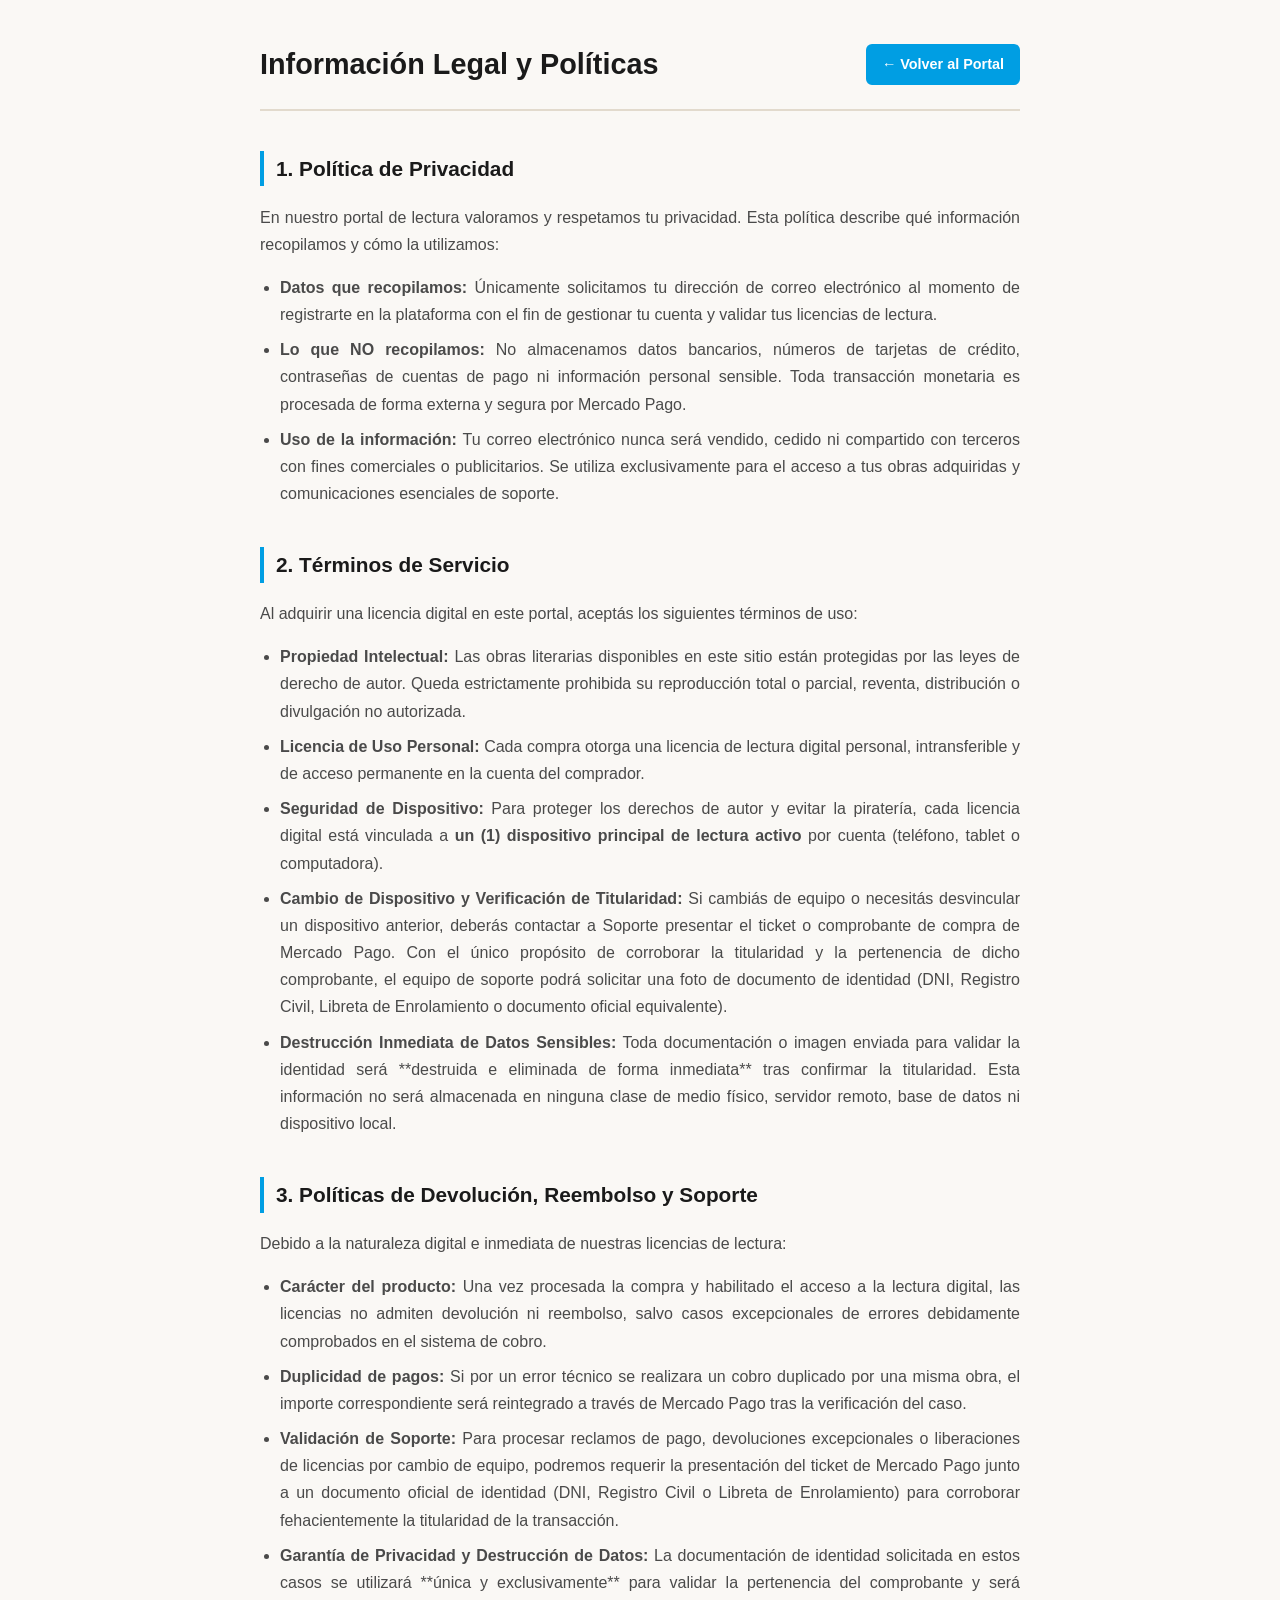
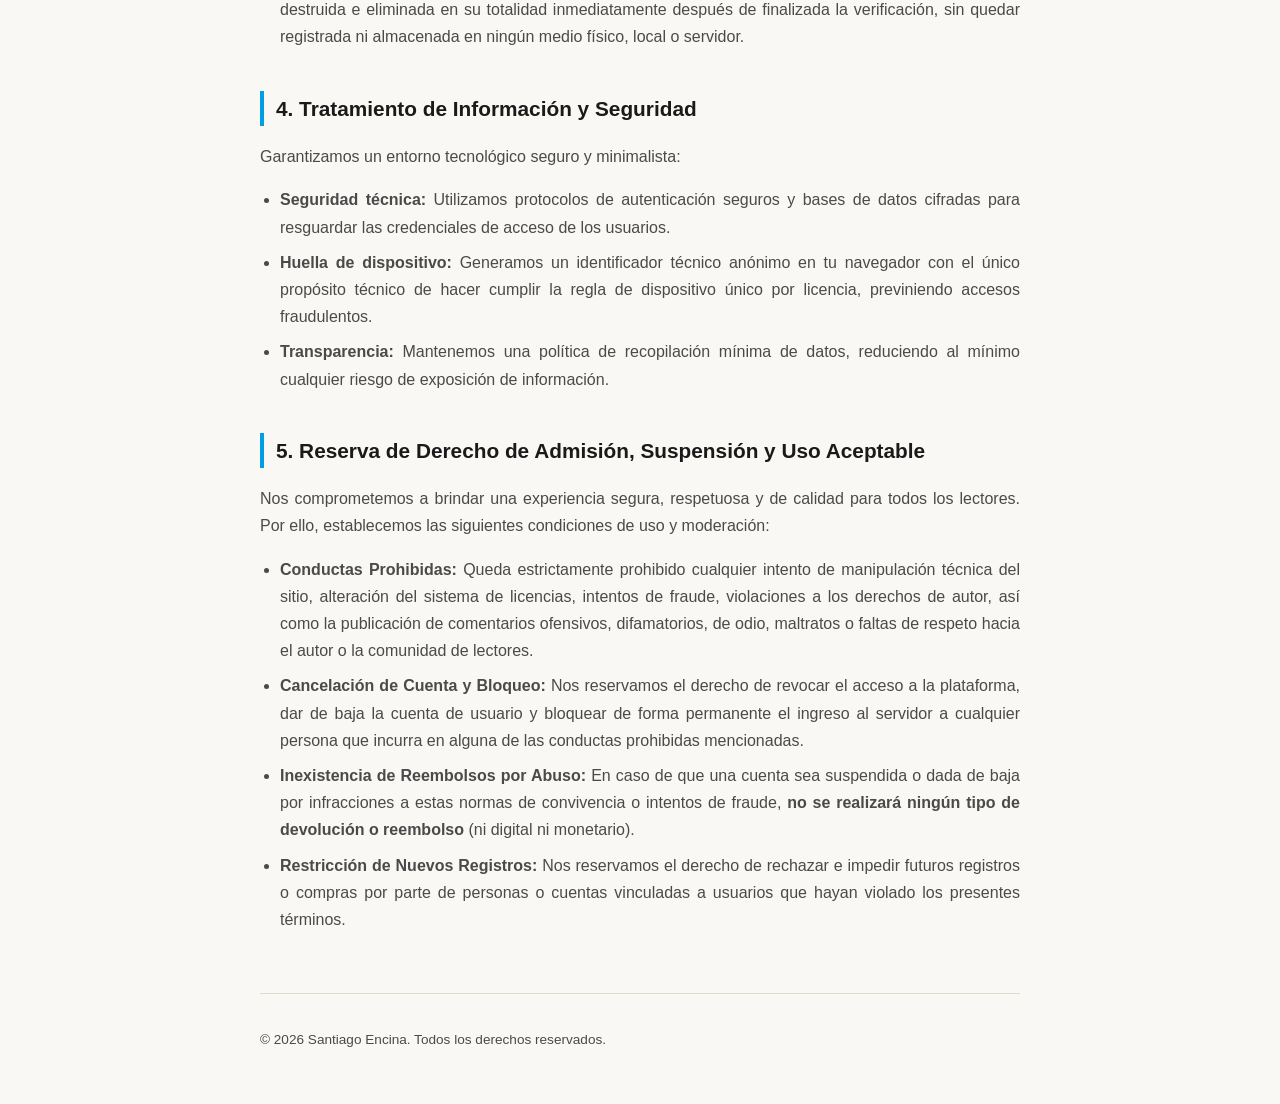
==== legal.html @ 4df182ac "update site Update a 1.0" ====
<!DOCTYPE html>
<html lang="es">
<head>
    <meta charset="UTF-8">
    <meta name="viewport" content="width=device-width, initial-scale=1.0">
    <title>Políticas y Legales - Portal de Lectura</title>
    <style>
        * { box-sizing: border-box; }
        body {
            font-family: 'Segoe UI', Tahoma, Geneva, Verdana, sans-serif;
            max-width: 800px;
            margin: 0 auto;
            padding: 40px 20px;
            color: #2b2b2b;
            background: #faf8f5;
            line-height: 1.7;
        }
        .header-legal {
            display: flex;
            justify-content: space-between;
            align-items: center;
            border-bottom: 2px solid #e2dacd;
            padding-bottom: 20px;
            margin-bottom: 40px;
        }
        .header-legal h1 {
            margin: 0;
            font-size: 1.8em;
            color: #1a1a1a;
        }
        .btn-volver {
            background: #009ee3;
            color: white;
            padding: 8px 16px;
            border-radius: 6px;
            text-decoration: none;
            font-weight: 600;
            font-size: 0.9em;
            transition: background 0.2s;
        }
        .btn-volver:hover {
            background: #0081b8;
        }
        h2 {
            color: #1a1a1a;
            font-size: 1.3em;
            margin-top: 40px;
            border-left: 4px solid #009ee3;
            padding-left: 12px;
        }
        p, li {
            font-size: 1em;
            color: #4a4a4a;
            text-align: justify;
        }
        ul {
            padding-left: 20px;
        }
        li {
            margin-bottom: 8px;
        }
        .footer-legal {
            margin-top: 60px;
            border-top: 1px solid #e2dacd;
            padding-top: 20px;
            text-align: center;
            font-size: 0.85em;
            color: #777;
        }
    </style>
</head>
<body>

    <div class="header-legal">
        <h1>Información Legal y Políticas</h1>
        <a href="index.html" class="btn-volver">← Volver al Portal</a>
    </div>

    <!-- SECCIÓN 1 -->
    <section id="privacidad">
        <h2>1. Política de Privacidad</h2>
        <p>En nuestro portal de lectura valoramos y respetamos tu privacidad. Esta política describe qué información recopilamos y cómo la utilizamos:</p>
        <ul>
            <li><strong>Datos que recopilamos:</strong> Únicamente solicitamos tu dirección de correo electrónico al momento de registrarte en la plataforma con el fin de gestionar tu cuenta y validar tus licencias de lectura.</li>
            <li><strong>Lo que NO recopilamos:</strong> No almacenamos datos bancarios, números de tarjetas de crédito, contraseñas de cuentas de pago ni información personal sensible. Toda transacción monetaria es procesada de forma externa y segura por Mercado Pago.</li>
            <li><strong>Uso de la información:</strong> Tu correo electrónico nunca será vendido, cedido ni compartido con terceros con fines comerciales o publicitarios. Se utiliza exclusivamente para el acceso a tus obras adquiridas y comunicaciones esenciales de soporte.</li>
        </ul>
    </section>

    <!-- SECCIÓN 2 -->
    <section id="terminos">
        <h2>2. Términos de Servicio</h2>
        <p>Al adquirir una licencia digital en este portal, aceptás los siguientes términos de uso:</p>
        <ul>
            <li><strong>Propiedad Intelectual:</strong> Las obras literarias disponibles en este sitio están protegidas por las leyes de derecho de autor. Queda estrictamente prohibida su reproducción total o parcial, reventa, distribución o divulgación no autorizada.</li>
            <li><strong>Licencia de Uso Personal:</strong> Cada compra otorga una licencia de lectura digital personal, intransferible y de acceso permanente en la cuenta del comprador.</li>
            <li><strong>Seguridad de Dispositivo:</strong> Para proteger los derechos de autor y evitar la piratería, cada licencia digital está vinculada a <strong>un (1) dispositivo principal de lectura activo</strong> por cuenta (teléfono, tablet o computadora).</li>
            <li><strong>Cambio de Dispositivo y Verificación de Titularidad:</strong> Si cambiás de equipo o necesitás desvincular un dispositivo anterior, deberás contactar a Soporte presentar el ticket o comprobante de compra de Mercado Pago. Con el único propósito de corroborar la titularidad y la pertenencia de dicho comprobante, el equipo de soporte podrá solicitar una foto de documento de identidad (DNI, Registro Civil, Libreta de Enrolamiento o documento oficial equivalente).</li>
            <li><strong>Destrucción Inmediata de Datos Sensibles:</strong> Toda documentación o imagen enviada para validar la identidad será **destruida e eliminada de forma inmediata** tras confirmar la titularidad. Esta información no será almacenada en ninguna clase de medio físico, servidor remoto, base de datos ni dispositivo local.</li>
        </ul>
    </section>

    <!-- SECCIÓN 3 -->
    <section id="devoluciones">
        <h2>3. Políticas de Devolución, Reembolso y Soporte</h2>
        <p>Debido a la naturaleza digital e inmediata de nuestras licencias de lectura:</p>
        <ul>
            <li><strong>Carácter del producto:</strong> Una vez procesada la compra y habilitado el acceso a la lectura digital, las licencias no admiten devolución ni reembolso, salvo casos excepcionales de errores debidamente comprobados en el sistema de cobro.</li>
            <li><strong>Duplicidad de pagos:</strong> Si por un error técnico se realizara un cobro duplicado por una misma obra, el importe correspondiente será reintegrado a través de Mercado Pago tras la verificación del caso.</li>
            <li><strong>Validación de Soporte:</strong> Para procesar reclamos de pago, devoluciones excepcionales o liberaciones de licencias por cambio de equipo, podremos requerir la presentación del ticket de Mercado Pago junto a un documento oficial de identidad (DNI, Registro Civil o Libreta de Enrolamiento) para corroborar fehacientemente la titularidad de la transacción.</li>
            <li><strong>Garantía de Privacidad y Destrucción de Datos:</strong> La documentación de identidad solicitada en estos casos se utilizará **única y exclusivamente** para validar la pertenencia del comprobante y será destruida e eliminada en su totalidad inmediatamente después de finalizada la verificación, sin quedar registrada ni almacenada en ningún medio físico, local o servidor.</li>
        </ul>
    </section>

    <!-- SECCIÓN 4 -->
    <section id="tratamiento-datos">
        <h2>4. Tratamiento de Información y Seguridad</h2>
        <p>Garantizamos un entorno tecnológico seguro y minimalista:</p>
        <ul>
            <li><strong>Seguridad técnica:</strong> Utilizamos protocolos de autenticación seguros y bases de datos cifradas para resguardar las credenciales de acceso de los usuarios.</li>
            <li><strong>Huella de dispositivo:</strong> Generamos un identificador técnico anónimo en tu navegador con el único propósito técnico de hacer cumplir la regla de dispositivo único por licencia, previniendo accesos fraudulentos.</li>
            <li><strong>Transparencia:</strong> Mantenemos una política de recopilación mínima de datos, reduciendo al mínimo cualquier riesgo de exposición de información.</li>
        </ul>
    </section>

    <!-- SECCIÓN 5 -->
    <section id="clausula-abuso">
        <h2>5. Reserva de Derecho de Admisión, Suspensión y Uso Aceptable</h2>
        <p>Nos comprometemos a brindar una experiencia segura, respetuosa y de calidad para todos los lectores. Por ello, establecemos las siguientes condiciones de uso y moderación:</p>
        <ul>
            <li><strong>Conductas Prohibidas:</strong> Queda estrictamente prohibido cualquier intento de manipulación técnica del sitio, alteración del sistema de licencias, intentos de fraude, violaciones a los derechos de autor, así como la publicación de comentarios ofensivos, difamatorios, de odio, maltratos o faltas de respeto hacia el autor o la comunidad de lectores.</li>
            <li><strong>Cancelación de Cuenta y Bloqueo:</strong> Nos reservamos el derecho de revocar el acceso a la plataforma, dar de baja la cuenta de usuario y bloquear de forma permanente el ingreso al servidor a cualquier persona que incurra en alguna de las conductas prohibidas mencionadas.</li>
            <li><strong>Inexistencia de Reembolsos por Abuso:</strong> En caso de que una cuenta sea suspendida o dada de baja por infracciones a estas normas de convivencia o intentos de fraude, <strong>no se realizará ningún tipo de devolución o reembolso</strong> (ni digital ni monetario).</li>
            <li><strong>Restricción de Nuevos Registros:</strong> Nos reservamos el derecho de rechazar e impedir futuros registros o compras por parte de personas o cuentas vinculadas a usuarios que hayan violado los presentes términos.</li>
        </ul>
    </section>






     <div class="footer-legal">
        <p>© 2026 Santiago Encina. Todos los derechos reservados.</p>
    </div>

</body>
</html>
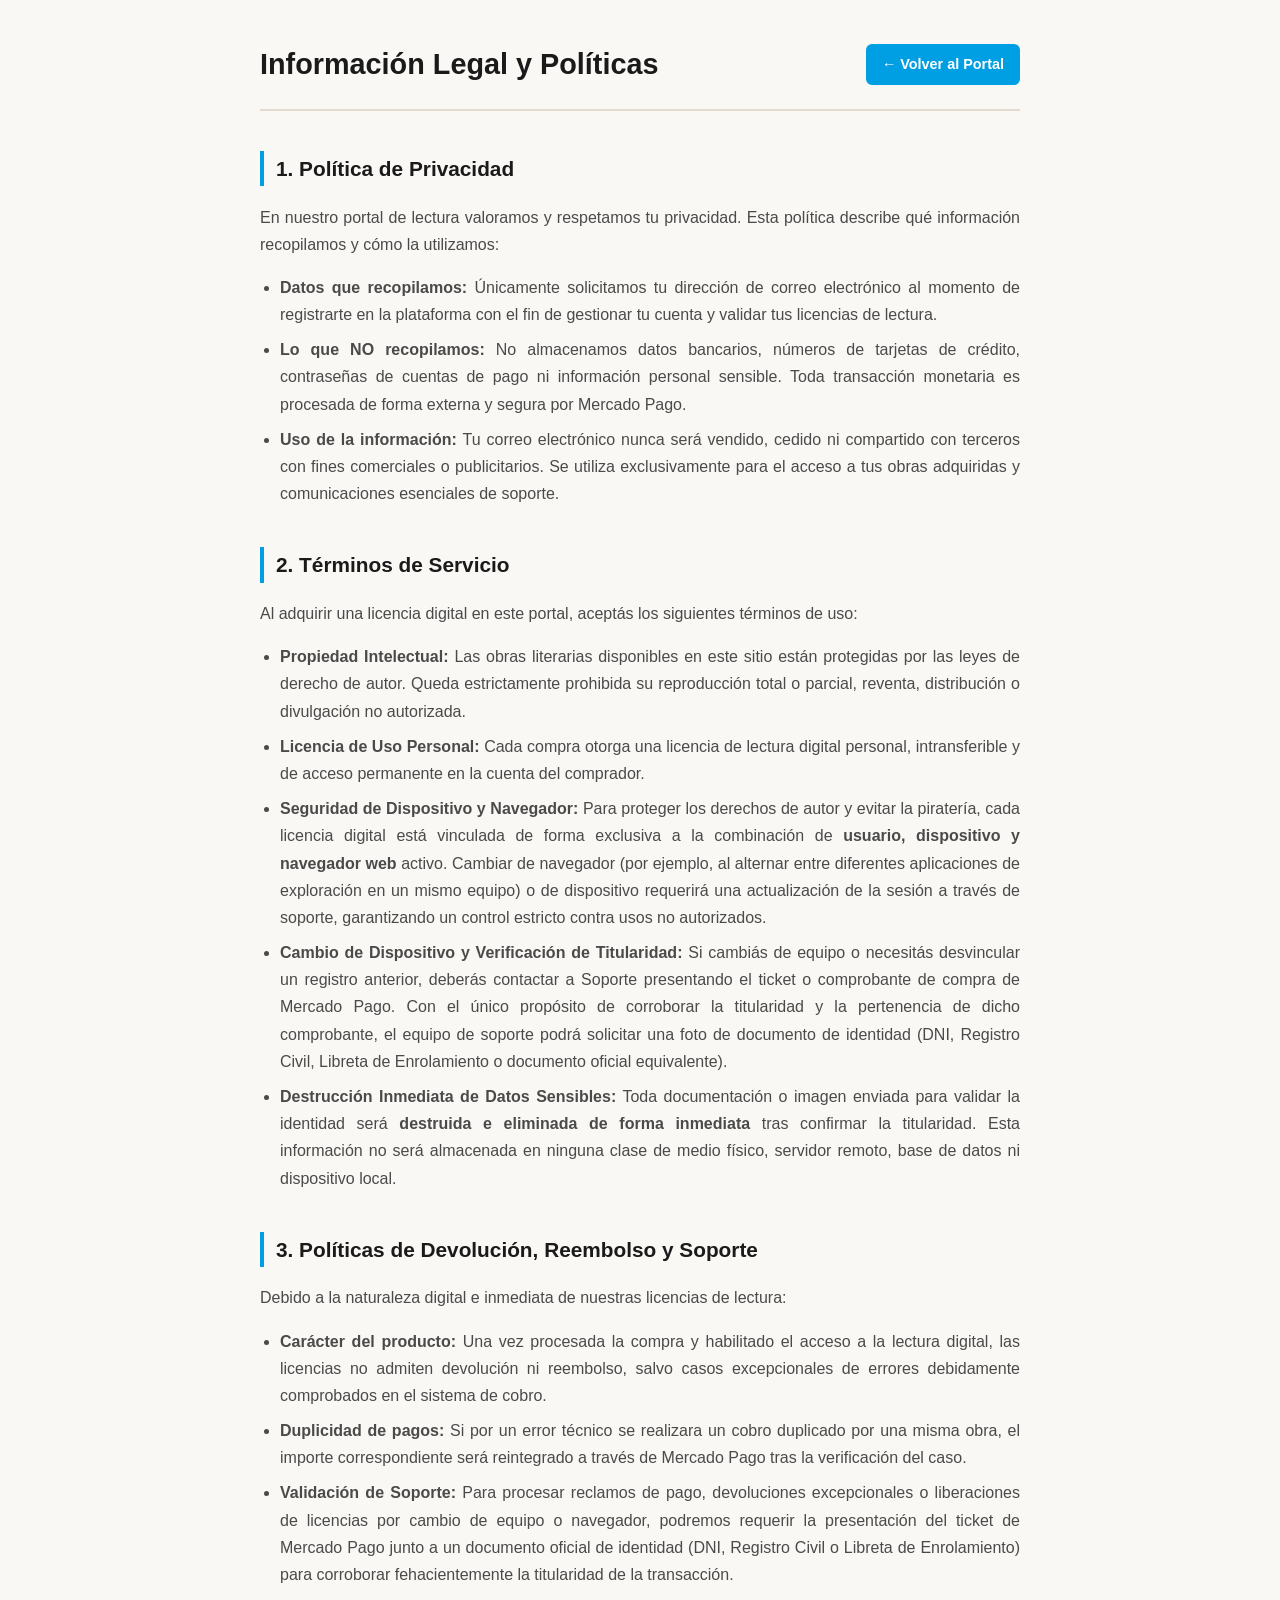
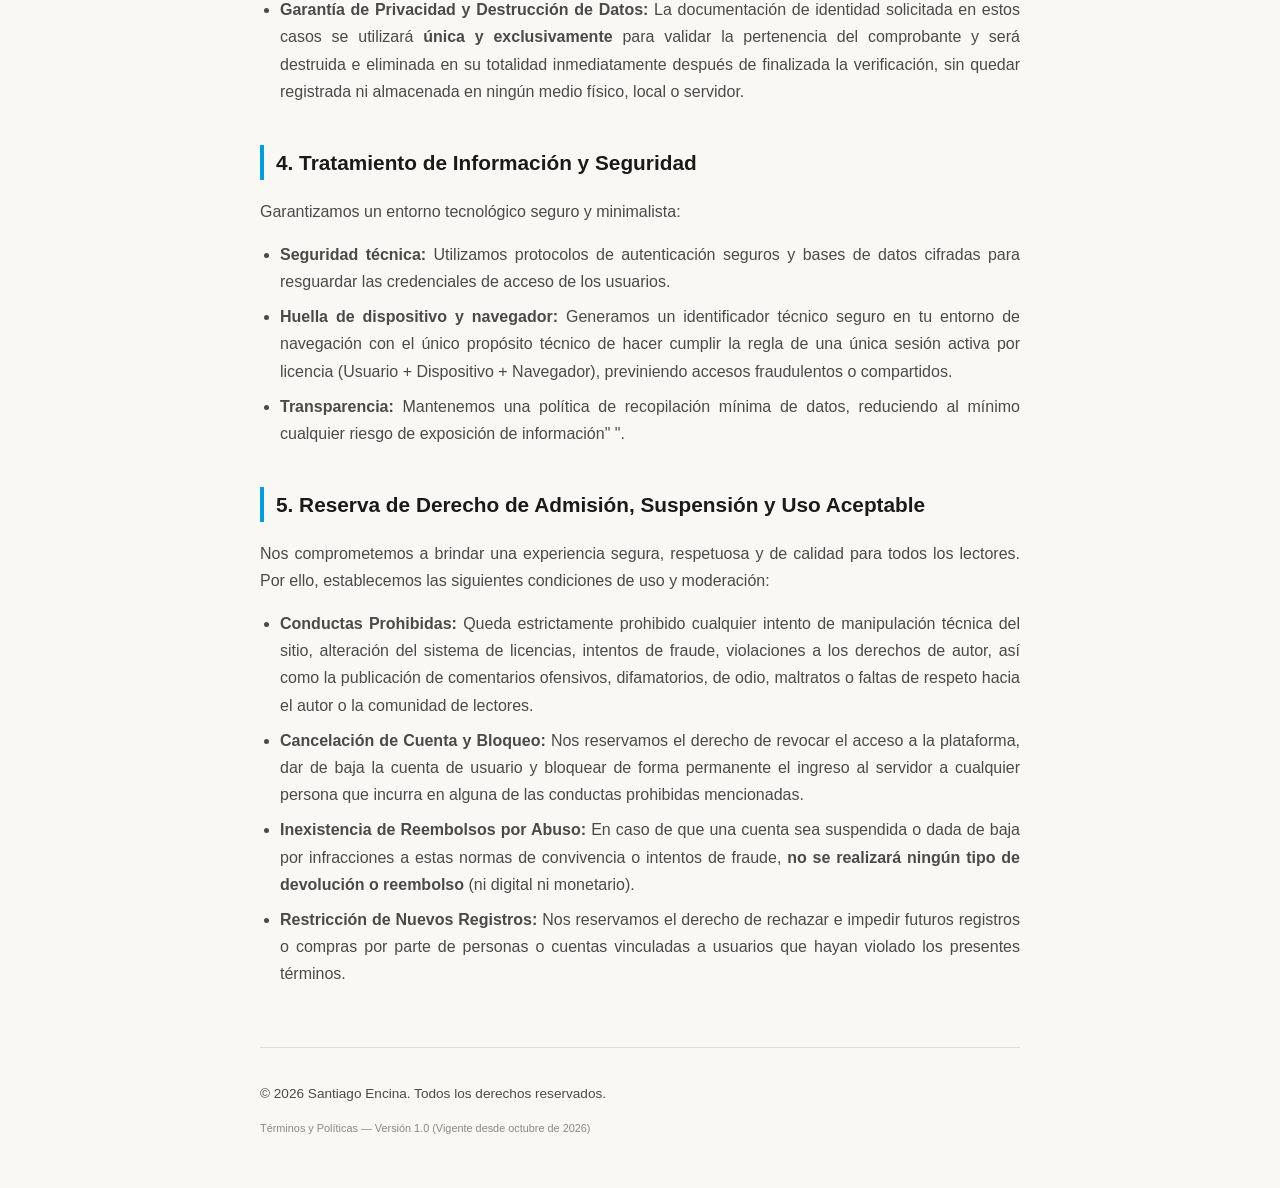
==== commit 695eb79b: "primera version off all project 1.3" ====
--- a/legal.html
+++ b/legal.html
@@ -94,9 +94,9 @@
         <ul>
             <li><strong>Propiedad Intelectual:</strong> Las obras literarias disponibles en este sitio están protegidas por las leyes de derecho de autor. Queda estrictamente prohibida su reproducción total o parcial, reventa, distribución o divulgación no autorizada.</li>
             <li><strong>Licencia de Uso Personal:</strong> Cada compra otorga una licencia de lectura digital personal, intransferible y de acceso permanente en la cuenta del comprador.</li>
-            <li><strong>Seguridad de Dispositivo:</strong> Para proteger los derechos de autor y evitar la piratería, cada licencia digital está vinculada a <strong>un (1) dispositivo principal de lectura activo</strong> por cuenta (teléfono, tablet o computadora).</li>
-            <li><strong>Cambio de Dispositivo y Verificación de Titularidad:</strong> Si cambiás de equipo o necesitás desvincular un dispositivo anterior, deberás contactar a Soporte presentar el ticket o comprobante de compra de Mercado Pago. Con el único propósito de corroborar la titularidad y la pertenencia de dicho comprobante, el equipo de soporte podrá solicitar una foto de documento de identidad (DNI, Registro Civil, Libreta de Enrolamiento o documento oficial equivalente).</li>
-            <li><strong>Destrucción Inmediata de Datos Sensibles:</strong> Toda documentación o imagen enviada para validar la identidad será **destruida e eliminada de forma inmediata** tras confirmar la titularidad. Esta información no será almacenada en ninguna clase de medio físico, servidor remoto, base de datos ni dispositivo local.</li>
+            <li><strong>Seguridad de Dispositivo y Navegador:</strong> Para proteger los derechos de autor y evitar la piratería, cada licencia digital está vinculada de forma exclusiva a la combinación de <strong>usuario, dispositivo y navegador web</strong> activo. Cambiar de navegador (por ejemplo, al alternar entre diferentes aplicaciones de exploración en un mismo equipo) o de dispositivo requerirá una actualización de la sesión a través de soporte, garantizando un control estricto contra usos no autorizados.</li>
+            <li><strong>Cambio de Dispositivo y Verificación de Titularidad:</strong> Si cambiás de equipo o necesitás desvincular un registro anterior, deberás contactar a Soporte presentando el ticket o comprobante de compra de Mercado Pago. Con el único propósito de corroborar la titularidad y la pertenencia de dicho comprobante, el equipo de soporte podrá solicitar una foto de documento de identidad (DNI, Registro Civil, Libreta de Enrolamiento o documento oficial equivalente).</li>
+            <li><strong>Destrucción Inmediata de Datos Sensibles:</strong> Toda documentación o imagen enviada para validar la identidad será <strong>destruida e eliminada de forma inmediata</strong> tras confirmar la titularidad. Esta información no será almacenada en ninguna clase de medio físico, servidor remoto, base de datos ni dispositivo local.</li>
         </ul>
     </section>
 
@@ -107,8 +107,8 @@
         <ul>
             <li><strong>Carácter del producto:</strong> Una vez procesada la compra y habilitado el acceso a la lectura digital, las licencias no admiten devolución ni reembolso, salvo casos excepcionales de errores debidamente comprobados en el sistema de cobro.</li>
             <li><strong>Duplicidad de pagos:</strong> Si por un error técnico se realizara un cobro duplicado por una misma obra, el importe correspondiente será reintegrado a través de Mercado Pago tras la verificación del caso.</li>
-            <li><strong>Validación de Soporte:</strong> Para procesar reclamos de pago, devoluciones excepcionales o liberaciones de licencias por cambio de equipo, podremos requerir la presentación del ticket de Mercado Pago junto a un documento oficial de identidad (DNI, Registro Civil o Libreta de Enrolamiento) para corroborar fehacientemente la titularidad de la transacción.</li>
-            <li><strong>Garantía de Privacidad y Destrucción de Datos:</strong> La documentación de identidad solicitada en estos casos se utilizará **única y exclusivamente** para validar la pertenencia del comprobante y será destruida e eliminada en su totalidad inmediatamente después de finalizada la verificación, sin quedar registrada ni almacenada en ningún medio físico, local o servidor.</li>
+            <li><strong>Validación de Soporte:</strong> Para procesar reclamos de pago, devoluciones excepcionales o liberaciones de licencias por cambio de equipo o navegador, podremos requerir la presentación del ticket de Mercado Pago junto a un documento oficial de identidad (DNI, Registro Civil o Libreta de Enrolamiento) para corroborar fehacientemente la titularidad de la transacción.</li>
+            <li><strong>Garantía de Privacidad y Destrucción de Datos:</strong> La documentación de identidad solicitada en estos casos se utilizará <strong>única y exclusivamente</strong> para validar la pertenencia del comprobante y será destruida e eliminada en su totalidad inmediatamente después de finalizada la verificación, sin quedar registrada ni almacenada en ningún medio físico, local o servidor.</li>
         </ul>
     </section>
 
@@ -118,8 +118,8 @@
         <p>Garantizamos un entorno tecnológico seguro y minimalista:</p>
         <ul>
             <li><strong>Seguridad técnica:</strong> Utilizamos protocolos de autenticación seguros y bases de datos cifradas para resguardar las credenciales de acceso de los usuarios.</li>
-            <li><strong>Huella de dispositivo:</strong> Generamos un identificador técnico anónimo en tu navegador con el único propósito técnico de hacer cumplir la regla de dispositivo único por licencia, previniendo accesos fraudulentos.</li>
-            <li><strong>Transparencia:</strong> Mantenemos una política de recopilación mínima de datos, reduciendo al mínimo cualquier riesgo de exposición de información.</li>
+            <li><strong>Huella de dispositivo y navegador:</strong> Generamos un identificador técnico seguro en tu entorno de navegación con el único propósito técnico de hacer cumplir la regla de una única sesión activa por licencia (Usuario + Dispositivo + Navegador), previniendo accesos fraudulentos o compartidos.</li>
+            <li><strong>Transparencia:</strong> Mantenemos una política de recopilación mínima de datos, reduciendo al mínimo cualquier riesgo de exposición de información" ".</li>
         </ul>
     </section>
 
@@ -135,14 +135,10 @@
         </ul>
     </section>
 
-
-
-
-
-
-     <div class="footer-legal">
-        <p>© 2026 Santiago Encina. Todos los derechos reservados.</p>
-    </div>
+    <div class="footer-legal">
+    <p>© 2026 Santiago Encina. Todos los derechos reservados.</p>
+    <p style="font-size: 0.8em; color: #888; margin-top: 5px;">Términos y Políticas — Versión 1.0 (Vigente desde octubre de 2026)</p>
+</div>
 
 </body>
 </html>
